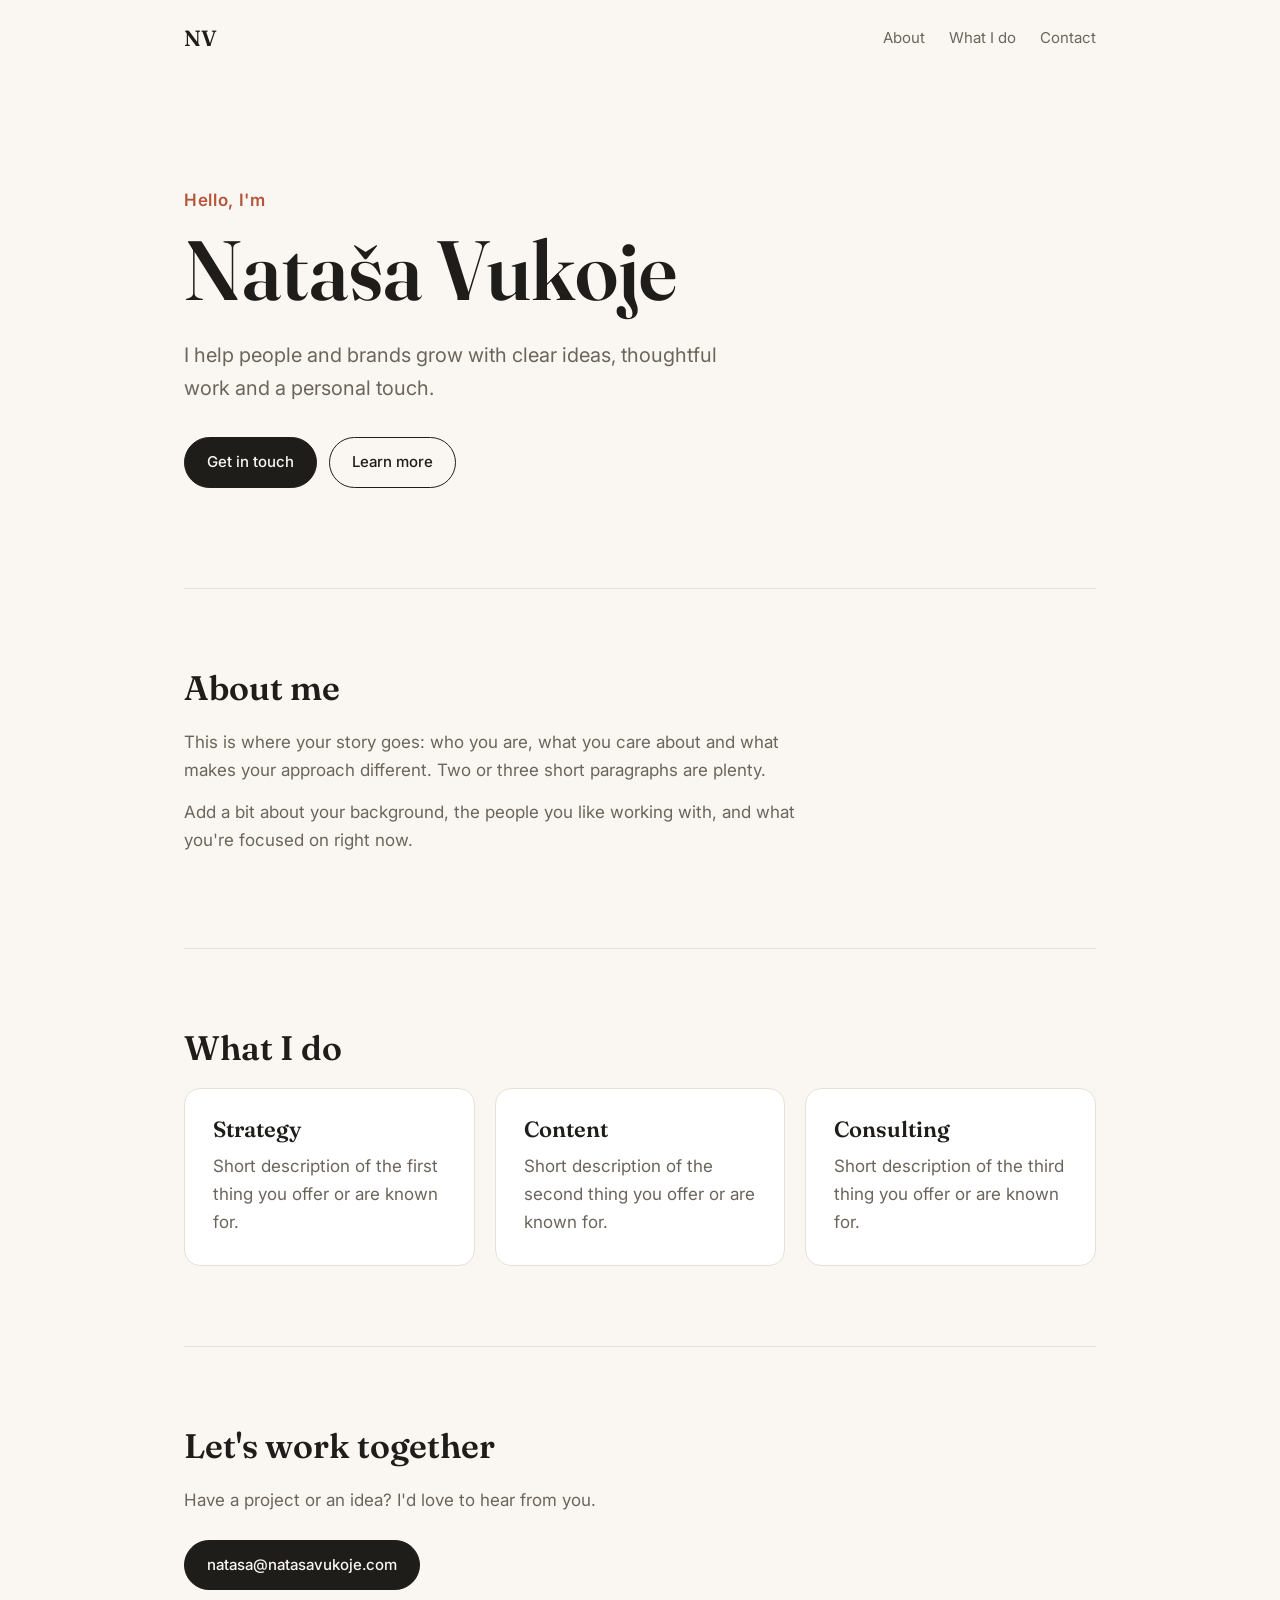
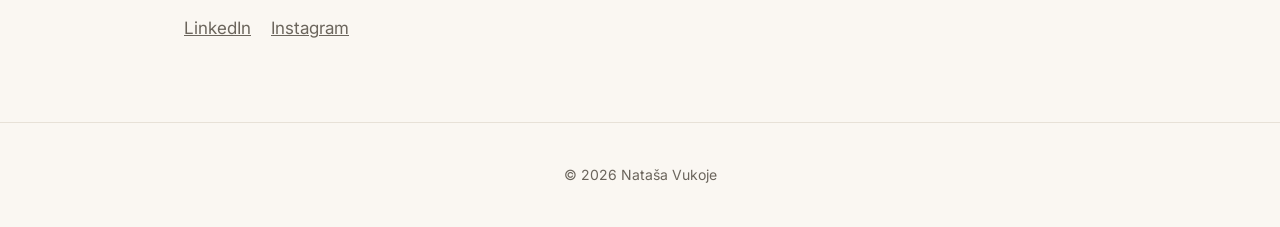
==== index.html @ 03e4ba49 "Initial one-page personal website Co-Authored-By: Claude Opus 5.5 <noreply@anthropic.com>" ====
<!doctype html>
<html lang="en">
<head>
  <meta charset="utf-8">
  <meta name="viewport" content="width=device-width, initial-scale=1">
  <title>Nataša Vukoje</title>
  <meta name="description" content="Nataša Vukoje — personal website.">
  <link rel="preconnect" href="https://fonts.googleapis.com">
  <link rel="preconnect" href="https://fonts.gstatic.com" crossorigin>
  <link href="https://fonts.googleapis.com/css2?family=Fraunces:opsz,wght@9..144,400;9..144,600&family=Inter:wght@400;500;600&display=swap" rel="stylesheet">
  <link rel="stylesheet" href="style.css">
</head>
<body>

  <header class="nav">
    <a class="logo" href="#top">NV</a>
    <nav>
      <a href="#about">About</a>
      <a href="#work">What I do</a>
      <a href="#contact">Contact</a>
    </nav>
  </header>

  <main id="top">

    <!-- HERO -->
    <section class="hero">
      <p class="eyebrow">Hello, I'm</p>
      <h1>Nataša Vukoje</h1>
      <!-- EDIT: one sentence describing what you do -->
      <p class="lead">I help people and brands grow with clear ideas, thoughtful work and a personal touch.</p>
      <div class="actions">
        <a class="btn primary" href="#contact">Get in touch</a>
        <a class="btn" href="#about">Learn more</a>
      </div>
    </section>

    <!-- ABOUT -->
    <section id="about" class="section">
      <h2>About me</h2>
      <!-- EDIT: replace with your own story -->
      <p>This is where your story goes: who you are, what you care about and what makes your approach different. Two or three short paragraphs are plenty.</p>
      <p>Add a bit about your background, the people you like working with, and what you're focused on right now.</p>
    </section>

    <!-- WHAT I DO -->
    <section id="work" class="section">
      <h2>What I do</h2>
      <div class="cards">
        <!-- EDIT: change titles and text to your services or focus areas -->
        <article class="card">
          <h3>Strategy</h3>
          <p>Short description of the first thing you offer or are known for.</p>
        </article>
        <article class="card">
          <h3>Content</h3>
          <p>Short description of the second thing you offer or are known for.</p>
        </article>
        <article class="card">
          <h3>Consulting</h3>
          <p>Short description of the third thing you offer or are known for.</p>
        </article>
      </div>
    </section>

    <!-- CONTACT -->
    <section id="contact" class="section contact">
      <h2>Let's work together</h2>
      <p>Have a project or an idea? I'd love to hear from you.</p>
      <a class="btn primary" href="mailto:natasa@natasavukoje.com">natasa@natasavukoje.com</a>
      <!-- EDIT: add your real profile links, or delete the ones you don't use -->
      <div class="social">
        <a href="https://www.linkedin.com/" target="_blank" rel="noopener">LinkedIn</a>
        <a href="https://www.instagram.com/" target="_blank" rel="noopener">Instagram</a>
      </div>
    </section>

  </main>

  <footer class="footer">
    <p>© <span id="year">2026</span> Nataša Vukoje</p>
  </footer>

  <script>document.getElementById('year').textContent = new Date().getFullYear();</script>
</body>
</html>
---- style.css ----
/* ===== Colours: change these to restyle the whole site ===== */
:root {
  --bg: #faf7f2;
  --text: #1f1d1a;
  --muted: #6b655c;
  --accent: #b5543a;
  --card: #ffffff;
  --line: #e7e1d7;
  --max: 960px;
}

* { box-sizing: border-box; margin: 0; padding: 0; }

html { scroll-behavior: smooth; }

body {
  background: var(--bg);
  color: var(--text);
  font-family: "Inter", system-ui, sans-serif;
  font-size: 17px;
  line-height: 1.65;
}

a { color: inherit; }

h1, h2, h3 { font-family: "Fraunces", Georgia, serif; font-weight: 600; line-height: 1.15; }

/* ===== Navigation ===== */
.nav {
  position: sticky; top: 0; z-index: 10;
  display: flex; justify-content: space-between; align-items: center;
  max-width: var(--max); margin: 0 auto; padding: 20px 24px;
  background: var(--bg);
}
.logo { font-family: "Fraunces", serif; font-size: 22px; font-weight: 600; text-decoration: none; }
.nav nav { display: flex; gap: 24px; }
.nav nav a { text-decoration: none; color: var(--muted); font-size: 15px; }
.nav nav a:hover { color: var(--text); }

/* ===== Layout ===== */
main { max-width: var(--max); margin: 0 auto; padding: 0 24px; }
.section { padding: 80px 0; border-top: 1px solid var(--line); }
.section h2 { font-size: 34px; margin-bottom: 20px; }
.section p { max-width: 640px; color: var(--muted); margin-bottom: 14px; }

/* ===== Hero ===== */
.hero { padding: 110px 0 100px; }
.eyebrow { color: var(--accent); font-weight: 600; letter-spacing: .04em; margin-bottom: 8px; }
.hero h1 { font-size: clamp(44px, 9vw, 84px); margin-bottom: 20px; }
.lead { font-size: 20px; color: var(--muted); max-width: 560px; margin-bottom: 32px; }
.actions { display: flex; flex-wrap: wrap; gap: 12px; }

/* ===== Buttons ===== */
.btn {
  display: inline-block; padding: 12px 22px; border-radius: 999px;
  border: 1px solid var(--text); text-decoration: none; font-weight: 500; font-size: 15px;
  transition: transform .15s, background .15s;
}
.btn:hover { transform: translateY(-2px); }
.btn.primary { background: var(--text); color: var(--bg); }

/* ===== Cards ===== */
.cards { display: grid; grid-template-columns: repeat(auto-fit, minmax(240px, 1fr)); gap: 20px; margin-top: 12px; }
.card { background: var(--card); border: 1px solid var(--line); border-radius: 16px; padding: 28px; }
.card h3 { font-size: 22px; margin-bottom: 10px; }
.card p { margin: 0; }

/* ===== Contact ===== */
.contact .btn { margin: 12px 0 24px; }
.social { display: flex; gap: 20px; }
.social a { color: var(--muted); }
.social a:hover { color: var(--accent); }

/* ===== Footer ===== */
.footer { text-align: center; padding: 40px 24px; color: var(--muted); font-size: 14px; border-top: 1px solid var(--line); }

/* ===== Phones ===== */
@media (max-width: 600px) {
  .nav nav { gap: 16px; }
  .section { padding: 60px 0; }
  .hero { padding: 70px 0 60px; }
}
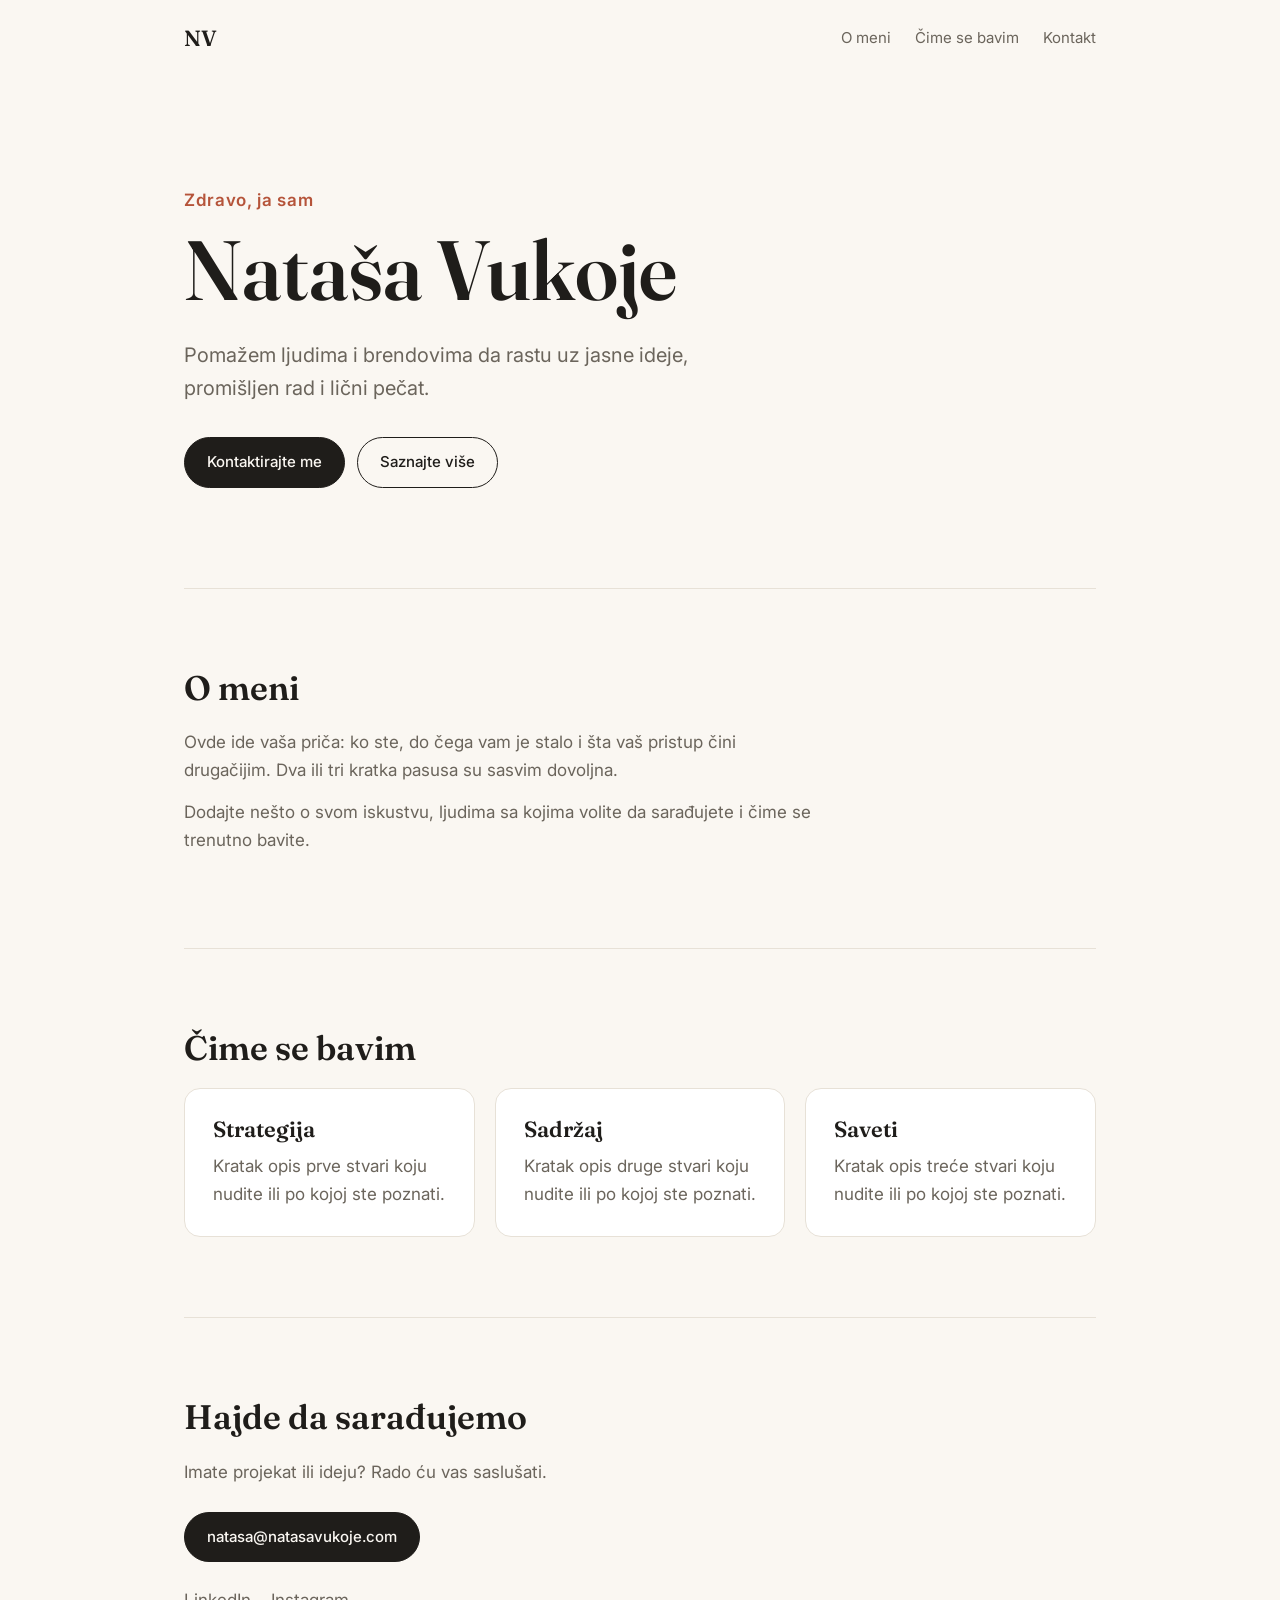
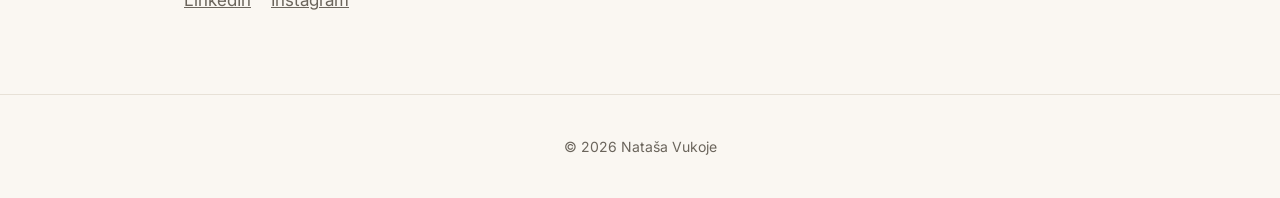
==== commit 9f02a2b6: "Translate site to Serbian Co-Authored-By: Claude Opus 5.5 <noreply@anthropic.com>" ====
--- a/index.html
+++ b/index.html
@@ -1,10 +1,10 @@
 <!doctype html>
-<html lang="en">
+<html lang="sr-Latn">
 <head>
   <meta charset="utf-8">
   <meta name="viewport" content="width=device-width, initial-scale=1">
   <title>Nataša Vukoje</title>
-  <meta name="description" content="Nataša Vukoje — personal website.">
+  <meta name="description" content="Nataša Vukoje — lični sajt.">
   <link rel="preconnect" href="https://fonts.googleapis.com">
   <link rel="preconnect" href="https://fonts.gstatic.com" crossorigin>
   <link href="https://fonts.googleapis.com/css2?family=Fraunces:opsz,wght@9..144,400;9..144,600&family=Inter:wght@400;500;600&display=swap" rel="stylesheet">
@@ -15,9 +15,9 @@
   <header class="nav">
     <a class="logo" href="#top">NV</a>
     <nav>
-      <a href="#about">About</a>
-      <a href="#work">What I do</a>
-      <a href="#contact">Contact</a>
+      <a href="#about">O meni</a>
+      <a href="#work">Čime se bavim</a>
+      <a href="#contact">Kontakt</a>
     </nav>
   </header>
 
@@ -25,50 +25,50 @@
 
     <!-- HERO -->
     <section class="hero">
-      <p class="eyebrow">Hello, I'm</p>
+      <p class="eyebrow">Zdravo, ja sam</p>
       <h1>Nataša Vukoje</h1>
-      <!-- EDIT: one sentence describing what you do -->
-      <p class="lead">I help people and brands grow with clear ideas, thoughtful work and a personal touch.</p>
+      <!-- EDIT: jedna rečenica o tome čime se bavite -->
+      <p class="lead">Pomažem ljudima i brendovima da rastu uz jasne ideje, promišljen rad i lični pečat.</p>
       <div class="actions">
-        <a class="btn primary" href="#contact">Get in touch</a>
-        <a class="btn" href="#about">Learn more</a>
+        <a class="btn primary" href="#contact">Kontaktirajte me</a>
+        <a class="btn" href="#about">Saznajte više</a>
       </div>
     </section>
 
-    <!-- ABOUT -->
+    <!-- O MENI -->
     <section id="about" class="section">
-      <h2>About me</h2>
-      <!-- EDIT: replace with your own story -->
-      <p>This is where your story goes: who you are, what you care about and what makes your approach different. Two or three short paragraphs are plenty.</p>
-      <p>Add a bit about your background, the people you like working with, and what you're focused on right now.</p>
+      <h2>O meni</h2>
+      <!-- EDIT: zamenite svojom pričom -->
+      <p>Ovde ide vaša priča: ko ste, do čega vam je stalo i šta vaš pristup čini drugačijim. Dva ili tri kratka pasusa su sasvim dovoljna.</p>
+      <p>Dodajte nešto o svom iskustvu, ljudima sa kojima volite da sarađujete i čime se trenutno bavite.</p>
     </section>
 
-    <!-- WHAT I DO -->
+    <!-- ČIME SE BAVIM -->
     <section id="work" class="section">
-      <h2>What I do</h2>
+      <h2>Čime se bavim</h2>
       <div class="cards">
-        <!-- EDIT: change titles and text to your services or focus areas -->
+        <!-- EDIT: promenite naslove i tekst prema svojim uslugama -->
         <article class="card">
-          <h3>Strategy</h3>
-          <p>Short description of the first thing you offer or are known for.</p>
+          <h3>Strategija</h3>
+          <p>Kratak opis prve stvari koju nudite ili po kojoj ste poznati.</p>
         </article>
         <article class="card">
-          <h3>Content</h3>
-          <p>Short description of the second thing you offer or are known for.</p>
+          <h3>Sadržaj</h3>
+          <p>Kratak opis druge stvari koju nudite ili po kojoj ste poznati.</p>
         </article>
         <article class="card">
-          <h3>Consulting</h3>
-          <p>Short description of the third thing you offer or are known for.</p>
+          <h3>Saveti</h3>
+          <p>Kratak opis treće stvari koju nudite ili po kojoj ste poznati.</p>
         </article>
       </div>
     </section>
 
-    <!-- CONTACT -->
+    <!-- KONTAKT -->
     <section id="contact" class="section contact">
-      <h2>Let's work together</h2>
-      <p>Have a project or an idea? I'd love to hear from you.</p>
+      <h2>Hajde da sarađujemo</h2>
+      <p>Imate projekat ili ideju? Rado ću vas saslušati.</p>
       <a class="btn primary" href="mailto:natasa@natasavukoje.com">natasa@natasavukoje.com</a>
-      <!-- EDIT: add your real profile links, or delete the ones you don't use -->
+      <!-- EDIT: dodajte prave linkove ka profilima ili obrišite one koje ne koristite -->
       <div class="social">
         <a href="https://www.linkedin.com/" target="_blank" rel="noopener">LinkedIn</a>
         <a href="https://www.instagram.com/" target="_blank" rel="noopener">Instagram</a>
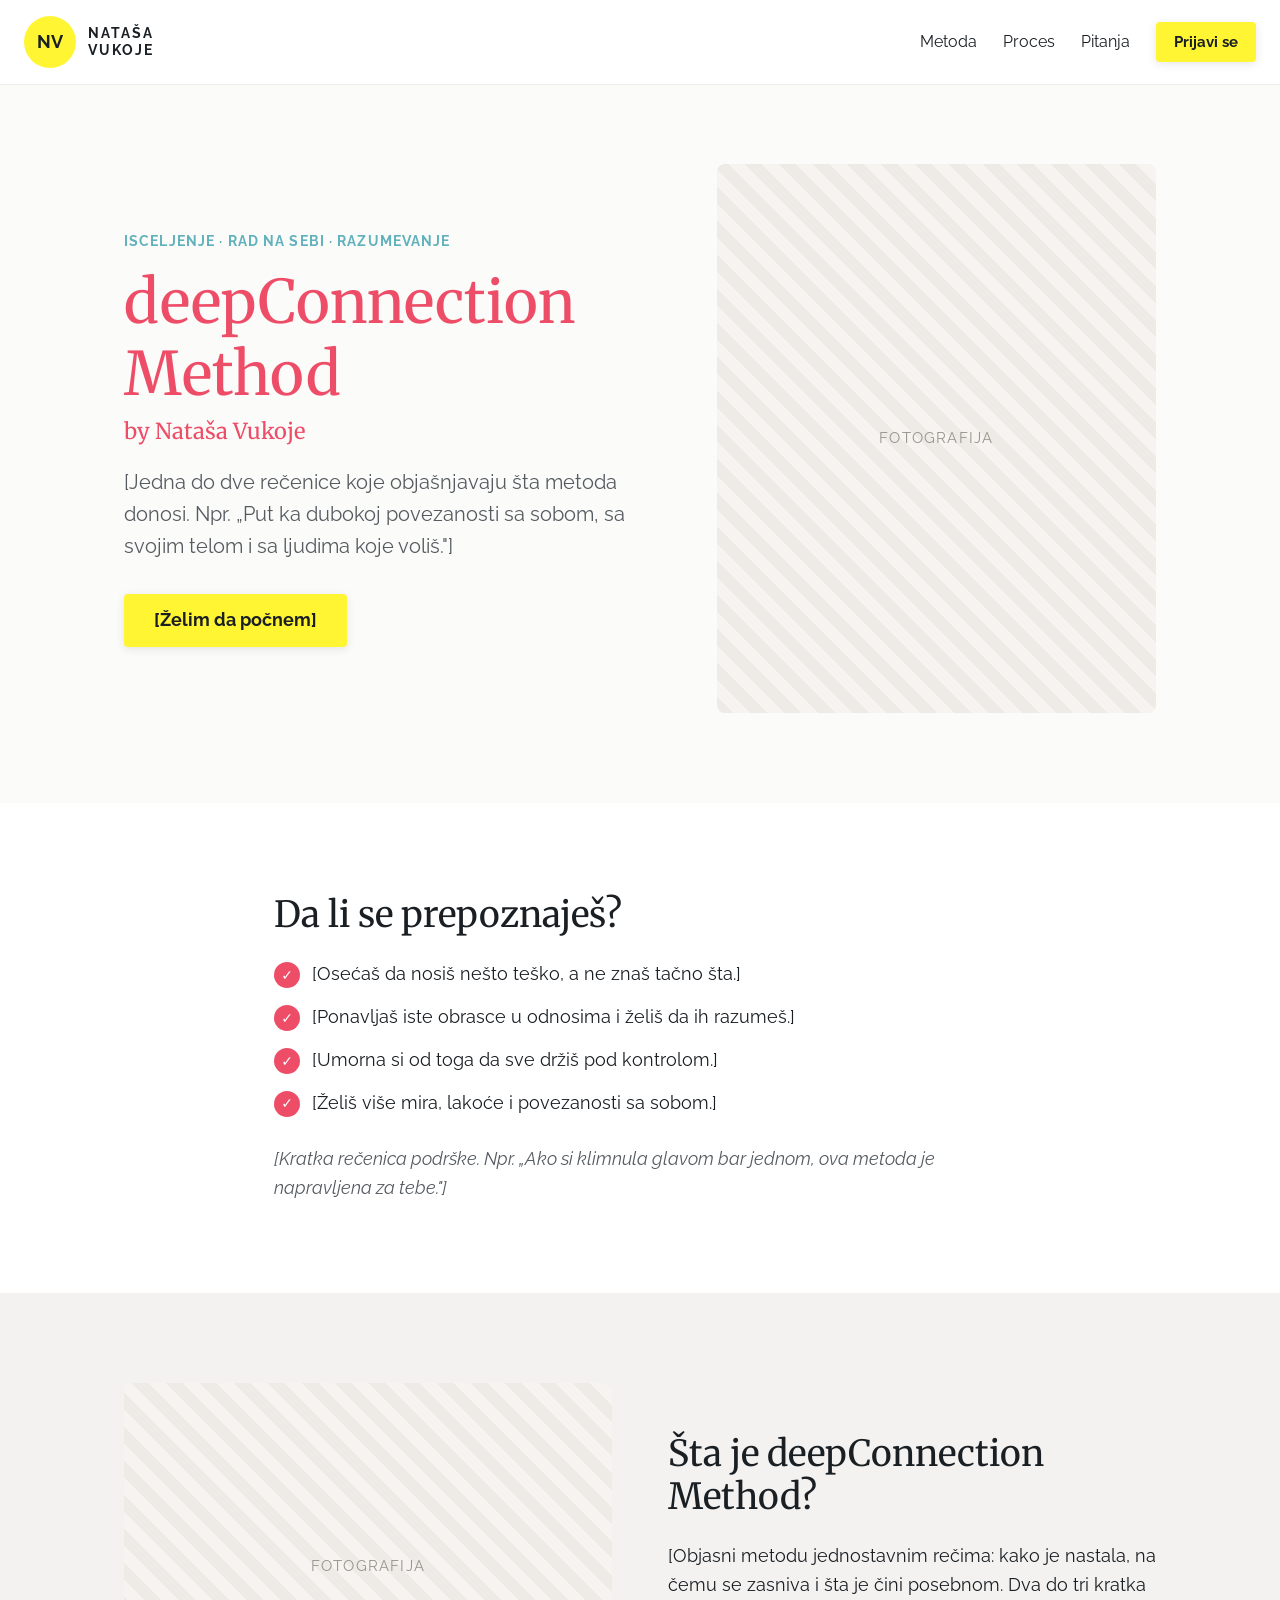
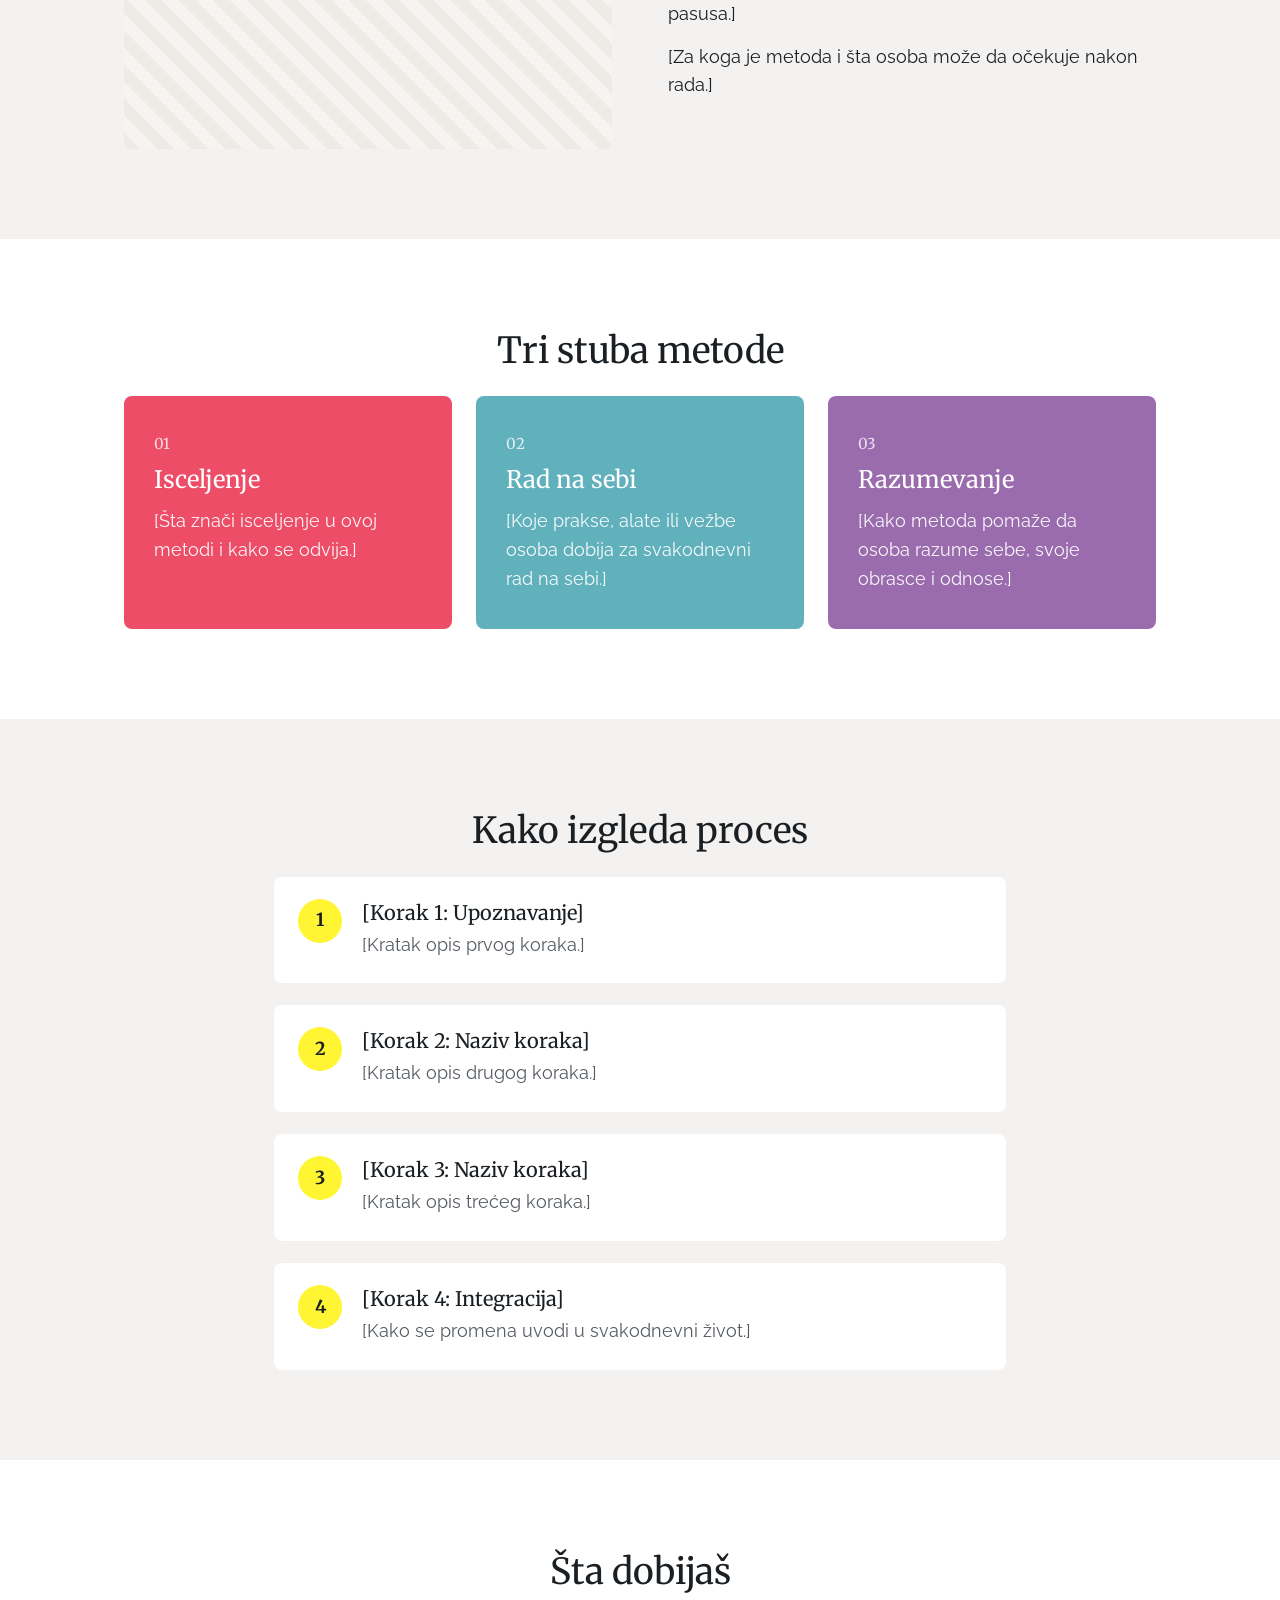
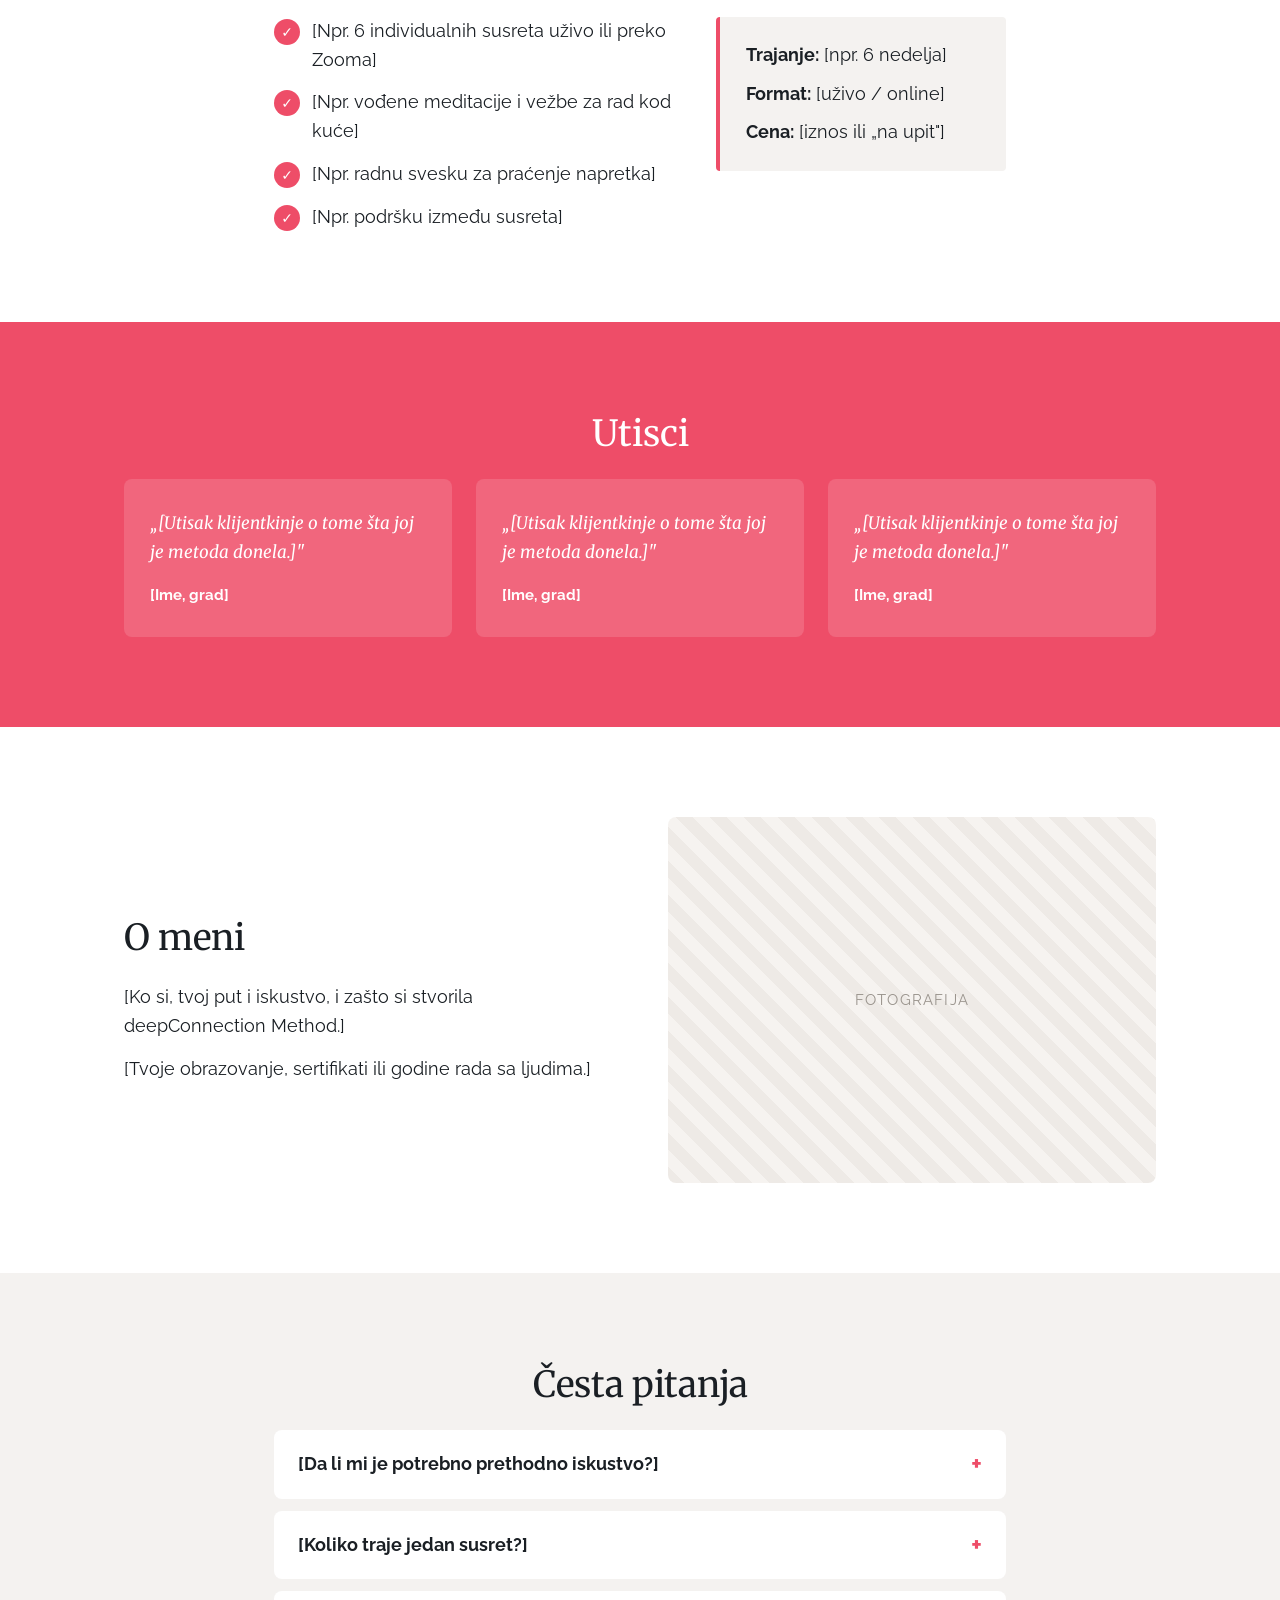
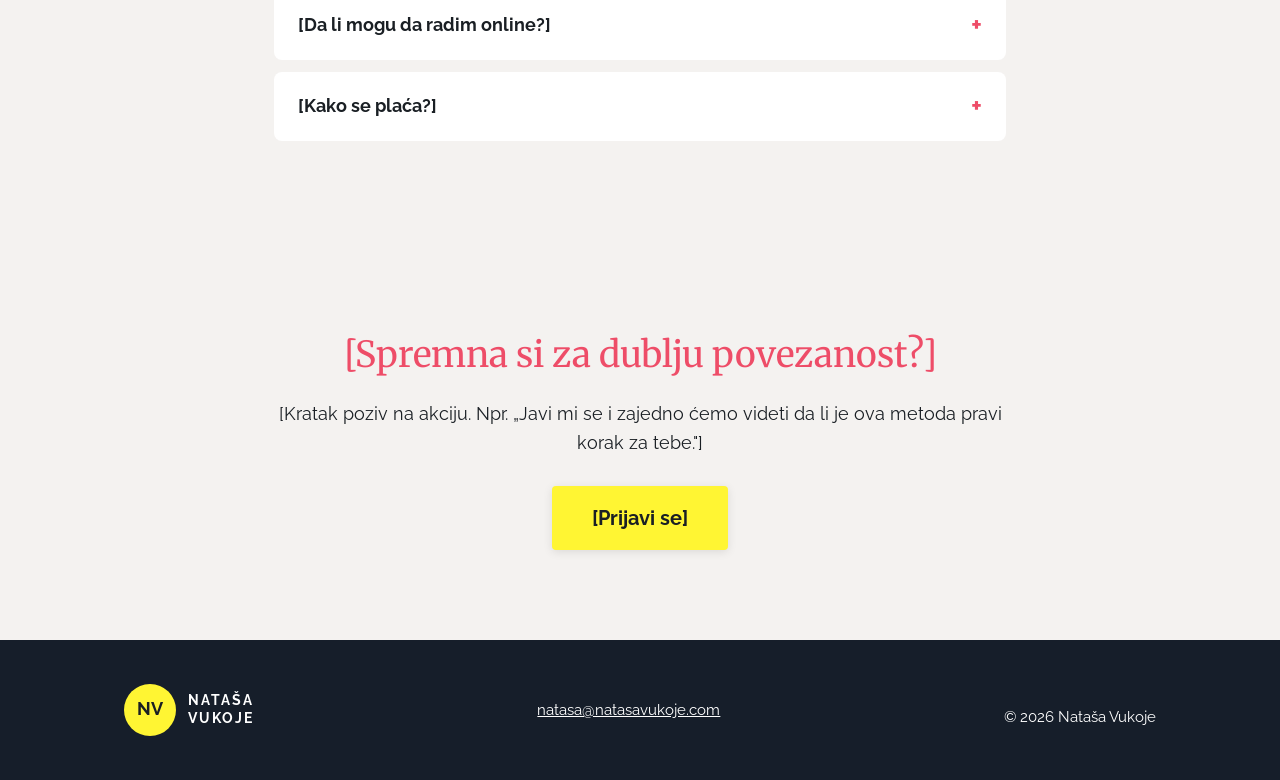
==== commit e1615dfd: "Make deepConnection Method the home page; redirect old /deepconnection/ address Co-Authored-By: Clau" ====
--- a/index.html
+++ b/index.html
@@ -3,82 +3,191 @@
 <head>
   <meta charset="utf-8">
   <meta name="viewport" content="width=device-width, initial-scale=1">
-  <title>Nataša Vukoje</title>
-  <meta name="description" content="Nataša Vukoje — lični sajt.">
+  <title>deepConnection Method — Nataša Vukoje</title>
+  <meta name="description" content="deepConnection Method — metoda za isceljenje, rad na sebi i razumevanje. Nataša Vukoje.">
   <link rel="preconnect" href="https://fonts.googleapis.com">
   <link rel="preconnect" href="https://fonts.gstatic.com" crossorigin>
-  <link href="https://fonts.googleapis.com/css2?family=Fraunces:opsz,wght@9..144,400;9..144,600&family=Inter:wght@400;500;600&display=swap" rel="stylesheet">
+  <link href="https://fonts.googleapis.com/css2?family=Merriweather:ital,wght@0,400;0,700;1,400&family=Raleway:ital,wght@0,400;0,600;0,700;1,400&display=swap" rel="stylesheet">
   <link rel="stylesheet" href="style.css">
 </head>
 <body>
 
-  <header class="nav">
-    <a class="logo" href="#top">NV</a>
-    <nav>
-      <a href="#about">O meni</a>
-      <a href="#work">Čime se bavim</a>
-      <a href="#contact">Kontakt</a>
+<!--
+  ŠABLON STRANICE: deepConnection Method
+  Svaki tekst označen sa [ ... ] treba zameniti pravim tekstom.
+  Fotografije: zameni blok <div class="photo">...</div> sa <img src="ime-slike.jpg" alt="opis slike">
+-->
+
+  <!-- ZAGLAVLJE -->
+  <header class="header">
+    <a class="brand" href="./">
+      <span class="brand-mark">NV</span>
+      <span class="brand-name">NATAŠA<br>VUKOJE</span>
+    </a>
+    <nav class="menu">
+      <a href="#metoda">Metoda</a>
+      <a href="#proces">Proces</a>
+      <a href="#pitanja">Pitanja</a>
+      <a class="btn small" href="#prijava">Prijavi se</a>
     </nav>
   </header>
 
-  <main id="top">
+  <main>
 
-    <!-- HERO -->
+    <!-- 1. NASLOVNI DEO -->
     <section class="hero">
-      <p class="eyebrow">Zdravo, ja sam</p>
-      <h1>Nataša Vukoje</h1>
-      <!-- EDIT: jedna rečenica o tome čime se bavite -->
-      <p class="lead">Pomažem ljudima i brendovima da rastu uz jasne ideje, promišljen rad i lični pečat.</p>
-      <div class="actions">
-        <a class="btn primary" href="#contact">Kontaktirajte me</a>
-        <a class="btn" href="#about">Saznajte više</a>
+      <div class="wrap hero-grid">
+        <div>
+          <p class="kicker">Isceljenje · Rad na sebi · Razumevanje</p>
+          <h1>deepConnection Method</h1>
+          <h3 class="byline">by Nataša Vukoje</h3>
+          <p class="lead">[Jedna do dve rečenice koje objašnjavaju šta metoda donosi. Npr. „Put ka dubokoj povezanosti sa sobom, sa svojim telom i sa ljudima koje voliš."]</p>
+          <a class="btn" href="#prijava">[Želim da počnem]</a>
+        </div>
+        <div class="photo tall">Fotografija</div>
       </div>
     </section>
 
-    <!-- O MENI -->
-    <section id="about" class="section">
-      <h2>O meni</h2>
-      <!-- EDIT: zamenite svojom pričom -->
-      <p>Ovde ide vaša priča: ko ste, do čega vam je stalo i šta vaš pristup čini drugačijim. Dva ili tri kratka pasusa su sasvim dovoljna.</p>
-      <p>Dodajte nešto o svom iskustvu, ljudima sa kojima volite da sarađujete i čime se trenutno bavite.</p>
-    </section>
-
-    <!-- ČIME SE BAVIM -->
-    <section id="work" class="section">
-      <h2>Čime se bavim</h2>
-      <div class="cards">
-        <!-- EDIT: promenite naslove i tekst prema svojim uslugama -->
-        <article class="card">
-          <h3>Strategija</h3>
-          <p>Kratak opis prve stvari koju nudite ili po kojoj ste poznati.</p>
-        </article>
-        <article class="card">
-          <h3>Sadržaj</h3>
-          <p>Kratak opis druge stvari koju nudite ili po kojoj ste poznati.</p>
-        </article>
-        <article class="card">
-          <h3>Saveti</h3>
-          <p>Kratak opis treće stvari koju nudite ili po kojoj ste poznati.</p>
-        </article>
+    <!-- 2. DA LI SE PREPOZNAJEŠ -->
+    <section class="section">
+      <div class="wrap narrow">
+        <h2>Da li se prepoznaješ?</h2>
+        <ul class="checks">
+          <li>[Osećaš da nosiš nešto teško, a ne znaš tačno šta.]</li>
+          <li>[Ponavljaš iste obrasce u odnosima i želiš da ih razumeš.]</li>
+          <li>[Umorna si od toga da sve držiš pod kontrolom.]</li>
+          <li>[Želiš više mira, lakoće i povezanosti sa sobom.]</li>
+        </ul>
+        <p class="note">[Kratka rečenica podrške. Npr. „Ako si klimnula glavom bar jednom, ova metoda je napravljena za tebe."]</p>
       </div>
     </section>
 
-    <!-- KONTAKT -->
-    <section id="contact" class="section contact">
-      <h2>Hajde da sarađujemo</h2>
-      <p>Imate projekat ili ideju? Rado ću vas saslušati.</p>
-      <a class="btn primary" href="mailto:natasa@natasavukoje.com">natasa@natasavukoje.com</a>
-      <!-- EDIT: dodajte prave linkove ka profilima ili obrišite one koje ne koristite -->
-      <div class="social">
-        <a href="https://www.linkedin.com/" target="_blank" rel="noopener">LinkedIn</a>
-        <a href="https://www.instagram.com/" target="_blank" rel="noopener">Instagram</a>
+    <!-- 3. ŠTA JE METODA -->
+    <section id="metoda" class="section soft">
+      <div class="wrap split">
+        <div class="photo">Fotografija</div>
+        <div>
+          <h2>Šta je deepConnection Method?</h2>
+          <p>[Objasni metodu jednostavnim rečima: kako je nastala, na čemu se zasniva i šta je čini posebnom. Dva do tri kratka pasusa.]</p>
+          <p>[Za koga je metoda i šta osoba može da očekuje nakon rada.]</p>
+        </div>
+      </div>
+    </section>
+
+    <!-- 4. TRI STUBA METODE -->
+    <section class="section">
+      <div class="wrap">
+        <h2 class="center">Tri stuba metode</h2>
+        <div class="pillars">
+          <article class="pillar pink">
+            <span class="num">01</span>
+            <h3>Isceljenje</h3>
+            <p>[Šta znači isceljenje u ovoj metodi i kako se odvija.]</p>
+          </article>
+          <article class="pillar teal">
+            <span class="num">02</span>
+            <h3>Rad na sebi</h3>
+            <p>[Koje prakse, alate ili vežbe osoba dobija za svakodnevni rad na sebi.]</p>
+          </article>
+          <article class="pillar purple">
+            <span class="num">03</span>
+            <h3>Razumevanje</h3>
+            <p>[Kako metoda pomaže da osoba razume sebe, svoje obrasce i odnose.]</p>
+          </article>
+        </div>
+      </div>
+    </section>
+
+    <!-- 5. KAKO IZGLEDA PROCES -->
+    <section id="proces" class="section soft">
+      <div class="wrap narrow">
+        <h2 class="center">Kako izgleda proces</h2>
+        <ol class="steps">
+          <li><h4>[Korak 1: Upoznavanje]</h4><p>[Kratak opis prvog koraka.]</p></li>
+          <li><h4>[Korak 2: Naziv koraka]</h4><p>[Kratak opis drugog koraka.]</p></li>
+          <li><h4>[Korak 3: Naziv koraka]</h4><p>[Kratak opis trećeg koraka.]</p></li>
+          <li><h4>[Korak 4: Integracija]</h4><p>[Kako se promena uvodi u svakodnevni život.]</p></li>
+        </ol>
+      </div>
+    </section>
+
+    <!-- 6. ŠTA DOBIJAŠ -->
+    <section class="section">
+      <div class="wrap narrow">
+        <h2 class="center">Šta dobijaš</h2>
+        <div class="offer">
+          <ul class="checks">
+            <li>[Npr. 6 individualnih susreta uživo ili preko Zooma]</li>
+            <li>[Npr. vođene meditacije i vežbe za rad kod kuće]</li>
+            <li>[Npr. radnu svesku za praćenje napretka]</li>
+            <li>[Npr. podršku između susreta]</li>
+          </ul>
+          <div class="facts">
+            <p><strong>Trajanje:</strong> [npr. 6 nedelja]</p>
+            <p><strong>Format:</strong> [uživo / online]</p>
+            <p><strong>Cena:</strong> [iznos ili „na upit"]</p>
+          </div>
+        </div>
+      </div>
+    </section>
+
+    <!-- 7. UTISCI -->
+    <section class="section band">
+      <div class="wrap">
+        <h2 class="center">Utisci</h2>
+        <div class="quotes">
+          <blockquote><p>„[Utisak klijentkinje o tome šta joj je metoda donela.]"</p><cite>[Ime, grad]</cite></blockquote>
+          <blockquote><p>„[Utisak klijentkinje o tome šta joj je metoda donela.]"</p><cite>[Ime, grad]</cite></blockquote>
+          <blockquote><p>„[Utisak klijentkinje o tome šta joj je metoda donela.]"</p><cite>[Ime, grad]</cite></blockquote>
+        </div>
+      </div>
+    </section>
+
+    <!-- 8. O MENI -->
+    <section class="section">
+      <div class="wrap split">
+        <div>
+          <h2>O meni</h2>
+          <p>[Ko si, tvoj put i iskustvo, i zašto si stvorila deepConnection Method.]</p>
+          <p>[Tvoje obrazovanje, sertifikati ili godine rada sa ljudima.]</p>
+        </div>
+        <div class="photo">Fotografija</div>
+      </div>
+    </section>
+
+    <!-- 9. ČESTA PITANJA -->
+    <section id="pitanja" class="section soft">
+      <div class="wrap narrow">
+        <h2 class="center">Česta pitanja</h2>
+        <details><summary>[Da li mi je potrebno prethodno iskustvo?]</summary><p>[Odgovor.]</p></details>
+        <details><summary>[Koliko traje jedan susret?]</summary><p>[Odgovor.]</p></details>
+        <details><summary>[Da li mogu da radim online?]</summary><p>[Odgovor.]</p></details>
+        <details><summary>[Kako se plaća?]</summary><p>[Odgovor.]</p></details>
+      </div>
+    </section>
+
+    <!-- 10. PRIJAVA -->
+    <section id="prijava" class="section cta">
+      <div class="wrap narrow center">
+        <h2>[Spremna si za dublju povezanost?]</h2>
+        <p>[Kratak poziv na akciju. Npr. „Javi mi se i zajedno ćemo videti da li je ova metoda pravi korak za tebe."]</p>
+        <!-- Ovde se može staviti link ka formi za prijavu ili ka stranici za plaćanje -->
+        <a class="btn big" href="mailto:natasa@natasavukoje.com?subject=deepConnection%20Method">[Prijavi se]</a>
       </div>
     </section>
 
   </main>
 
+  <!-- PODNOŽJE -->
   <footer class="footer">
-    <p>© <span id="year">2026</span> Nataša Vukoje</p>
+    <div class="wrap footer-grid">
+      <a class="brand light" href="./">
+        <span class="brand-mark">NV</span>
+        <span class="brand-name">NATAŠA<br>VUKOJE</span>
+      </a>
+      <p><a href="mailto:natasa@natasavukoje.com">natasa@natasavukoje.com</a></p>
+      <p>© <span id="year">2026</span> Nataša Vukoje</p>
+    </div>
   </footer>
 
   <script>document.getElementById('year').textContent = new Date().getFullYear();</script>
--- a/style.css
+++ b/style.css
@@ -1,82 +1,173 @@
-/* ===== Colours: change these to restyle the whole site ===== */
+/* ===== Boje sa sajta natasavukoje.com ===== */
 :root {
-  --bg: #faf7f2;
-  --text: #1f1d1a;
-  --muted: #6b655c;
-  --accent: #b5543a;
-  --card: #ffffff;
-  --line: #e7e1d7;
-  --max: 960px;
+  --pink: #ee4d68;
+  --yellow: #fff533;
+  --teal: #60b1bc;
+  --purple: #9a6cae;
+  --ink: #1a1f24;
+  --muted: #555b61;
+  --soft: #f4f2f0;
+  --white: #ffffff;
+  --navy: #161e2a;
+  --max: 1080px;
 }
 
 * { box-sizing: border-box; margin: 0; padding: 0; }
-
 html { scroll-behavior: smooth; }
 
 body {
-  background: var(--bg);
-  color: var(--text);
-  font-family: "Inter", system-ui, sans-serif;
-  font-size: 17px;
-  line-height: 1.65;
+  background: var(--white);
+  color: var(--ink);
+  font-family: "Raleway", system-ui, sans-serif;
+  font-size: 18px;
+  line-height: 1.6;
 }
 
+h1, h2, h3, h4 { font-family: "Merriweather", Georgia, serif; font-weight: 400; line-height: 1.2; }
+h1 { font-size: clamp(38px, 6vw, 60px); color: var(--pink); }
+h2 { font-size: clamp(28px, 4vw, 36px); margin-bottom: 24px; }
+h3 { font-size: 24px; }
+h4 { font-size: 20px; margin-bottom: 6px; }
+p + p { margin-top: 14px; }
 a { color: inherit; }
 
-h1, h2, h3 { font-family: "Fraunces", Georgia, serif; font-weight: 600; line-height: 1.15; }
+.wrap { max-width: var(--max); margin: 0 auto; padding: 0 24px; }
+.narrow { max-width: 780px; }
+.center { text-align: center; }
 
-/* ===== Navigation ===== */
-.nav {
+/* ===== Dugmad (žuta kao na sajtu) ===== */
+.btn {
+  display: inline-block;
+  background: var(--yellow);
+  color: var(--ink);
+  font-weight: 700;
+  text-decoration: none;
+  padding: 12px 30px;
+  border-radius: 4px;
+  box-shadow: 0 2px 10px rgba(0, 0, 0, .1);
+  transition: transform .15s, box-shadow .15s;
+}
+.btn:hover { transform: translateY(-2px); box-shadow: 0 6px 18px rgba(0, 0, 0, .15); }
+.btn.small { padding: 8px 18px; font-size: 15px; }
+.btn.big { padding: 16px 40px; font-size: 20px; margin-top: 28px; }
+
+/* ===== Zaglavlje ===== */
+.header {
   position: sticky; top: 0; z-index: 10;
   display: flex; justify-content: space-between; align-items: center;
-  max-width: var(--max); margin: 0 auto; padding: 20px 24px;
-  background: var(--bg);
+  padding: 16px 24px;
+  background: var(--white);
+  box-shadow: 0 1px 0 rgba(0, 0, 0, .06);
 }
-.logo { font-family: "Fraunces", serif; font-size: 22px; font-weight: 600; text-decoration: none; }
-.nav nav { display: flex; gap: 24px; }
-.nav nav a { text-decoration: none; color: var(--muted); font-size: 15px; }
-.nav nav a:hover { color: var(--text); }
+.brand { display: flex; align-items: center; gap: 12px; text-decoration: none; }
+.brand-mark {
+  width: 52px; height: 52px; border-radius: 50%;
+  background: var(--yellow); color: var(--ink);
+  display: grid; place-items: center;
+  font-weight: 700; font-size: 18px; letter-spacing: .02em;
+}
+.brand-name { font-weight: 700; font-size: 14px; letter-spacing: .14em; line-height: 1.25; }
+.menu { display: flex; align-items: center; gap: 26px; font-size: 16px; }
+.menu a:not(.btn) { text-decoration: none; }
+.menu a:not(.btn):hover { color: var(--pink); }
 
-/* ===== Layout ===== */
-main { max-width: var(--max); margin: 0 auto; padding: 0 24px; }
-.section { padding: 80px 0; border-top: 1px solid var(--line); }
-.section h2 { font-size: 34px; margin-bottom: 20px; }
-.section p { max-width: 640px; color: var(--muted); margin-bottom: 14px; }
+/* ===== Sekcije ===== */
+.section { padding: 90px 0; }
+.soft { background: var(--soft); }
 
-/* ===== Hero ===== */
-.hero { padding: 110px 0 100px; }
-.eyebrow { color: var(--accent); font-weight: 600; letter-spacing: .04em; margin-bottom: 8px; }
-.hero h1 { font-size: clamp(44px, 9vw, 84px); margin-bottom: 20px; }
-.lead { font-size: 20px; color: var(--muted); max-width: 560px; margin-bottom: 32px; }
-.actions { display: flex; flex-wrap: wrap; gap: 12px; }
+/* Naslovni deo */
+.hero { padding: 80px 0 90px; background: #fbfbf9; }
+.hero-grid { display: grid; grid-template-columns: 1.1fr .9fr; gap: 56px; align-items: center; }
+.kicker { color: var(--teal); font-weight: 700; letter-spacing: .08em; text-transform: uppercase; font-size: 14px; margin-bottom: 14px; }
+.byline { color: var(--pink); font-size: 22px; margin: 8px 0 22px; }
+.lead { font-size: 20px; color: var(--muted); margin-bottom: 32px; max-width: 520px; }
 
-/* ===== Buttons ===== */
-.btn {
-  display: inline-block; padding: 12px 22px; border-radius: 999px;
-  border: 1px solid var(--text); text-decoration: none; font-weight: 500; font-size: 15px;
-  transition: transform .15s, background .15s;
+/* Mesto za fotografiju */
+.photo {
+  aspect-ratio: 4 / 3;
+  border-radius: 8px;
+  background: repeating-linear-gradient(45deg, #eeeae6, #eeeae6 12px, #f6f3f0 12px, #f6f3f0 24px);
+  display: grid; place-items: center;
+  color: #9a948d; font-size: 15px; letter-spacing: .08em; text-transform: uppercase;
 }
-.btn:hover { transform: translateY(-2px); }
-.btn.primary { background: var(--text); color: var(--bg); }
+.photo.tall { aspect-ratio: 4 / 5; }
+img { width: 100%; border-radius: 8px; display: block; object-fit: cover; }
 
-/* ===== Cards ===== */
-.cards { display: grid; grid-template-columns: repeat(auto-fit, minmax(240px, 1fr)); gap: 20px; margin-top: 12px; }
-.card { background: var(--card); border: 1px solid var(--line); border-radius: 16px; padding: 28px; }
-.card h3 { font-size: 22px; margin-bottom: 10px; }
-.card p { margin: 0; }
+/* Dve kolone */
+.split { display: grid; grid-template-columns: 1fr 1fr; gap: 56px; align-items: center; }
 
-/* ===== Contact ===== */
-.contact .btn { margin: 12px 0 24px; }
-.social { display: flex; gap: 20px; }
-.social a { color: var(--muted); }
-.social a:hover { color: var(--accent); }
+/* Liste sa kvačicom */
+.checks { list-style: none; display: grid; gap: 14px; }
+.checks li { position: relative; padding-left: 38px; }
+.checks li::before {
+  content: "✓";
+  position: absolute; left: 0; top: 2px;
+  width: 26px; height: 26px; border-radius: 50%;
+  background: var(--pink); color: var(--white);
+  display: grid; place-items: center; font-size: 14px; font-weight: 700;
+}
+.note { margin-top: 28px; font-style: italic; color: var(--muted); }
 
-/* ===== Footer ===== */
-.footer { text-align: center; padding: 40px 24px; color: var(--muted); font-size: 14px; border-top: 1px solid var(--line); }
+/* Tri stuba */
+.pillars { display: grid; grid-template-columns: repeat(3, 1fr); gap: 24px; }
+.pillar { padding: 36px 30px; border-radius: 8px; color: var(--white); }
+.pillar p { margin-top: 12px; opacity: .95; }
+.pillar .num { font-family: "Merriweather", serif; font-size: 15px; opacity: .8; display: block; margin-bottom: 10px; }
+.pillar.pink { background: var(--pink); }
+.pillar.teal { background: var(--teal); }
+.pillar.purple { background: var(--purple); }
 
-/* ===== Phones ===== */
-@media (max-width: 600px) {
-  .nav nav { gap: 16px; }
-  .section { padding: 60px 0; }
-  .hero { padding: 70px 0 60px; }
+/* Koraci procesa */
+.steps { list-style: none; counter-reset: s; display: grid; gap: 22px; }
+.steps li {
+  counter-increment: s;
+  position: relative; padding: 24px 26px 24px 88px;
+  background: var(--white); border-radius: 8px;
 }
+.steps li::before {
+  content: counter(s);
+  position: absolute; left: 24px; top: 22px;
+  width: 44px; height: 44px; border-radius: 50%;
+  background: var(--yellow); color: var(--ink);
+  display: grid; place-items: center;
+  font-family: "Merriweather", serif; font-weight: 700; font-size: 18px;
+}
+.steps p { color: var(--muted); }
+
+/* Šta dobijaš */
+.offer { display: grid; grid-template-columns: 1.4fr 1fr; gap: 36px; align-items: start; }
+.facts { background: var(--soft); border-left: 4px solid var(--pink); padding: 24px 26px; border-radius: 4px; }
+.facts p + p { margin-top: 10px; }
+
+/* Utisci — roze traka kao na sajtu */
+.band { background: var(--pink); color: var(--white); }
+.quotes { display: grid; grid-template-columns: repeat(3, 1fr); gap: 24px; }
+blockquote { background: rgba(255, 255, 255, .14); padding: 30px 26px; border-radius: 8px; }
+blockquote p { font-family: "Merriweather", serif; font-style: italic; font-size: 17px; line-height: 1.7; }
+cite { display: block; margin-top: 16px; font-style: normal; font-weight: 700; font-size: 15px; }
+
+/* Česta pitanja */
+details { background: var(--white); border-radius: 8px; margin-bottom: 12px; }
+summary { cursor: pointer; padding: 20px 24px; font-weight: 700; list-style: none; position: relative; padding-right: 56px; }
+summary::-webkit-details-marker { display: none; }
+summary::after { content: "+"; position: absolute; right: 24px; top: 14px; font-size: 26px; color: var(--pink); }
+details[open] summary::after { content: "–"; }
+details p { padding: 0 24px 22px; color: var(--muted); }
+
+/* Prijava */
+.cta { background: var(--soft); }
+.cta h2 { color: var(--pink); }
+
+/* Podnožje */
+.footer { background: var(--navy); color: var(--white); padding: 44px 0; font-size: 15px; }
+.footer-grid { display: flex; flex-wrap: wrap; gap: 20px; justify-content: space-between; align-items: center; }
+.brand.light .brand-name { color: var(--white); }
+
+/* ===== Telefoni i tableti ===== */
+@media (max-width: 860px) {
+  .hero-grid, .split, .offer { grid-template-columns: 1fr; gap: 36px; }
+  .pillars, .quotes { grid-template-columns: 1fr; }
+  .menu a:not(.btn) { display: none; }
+  .section { padding: 64px 0; }
+  .hero { padding: 48px 0 64px; }
+}
